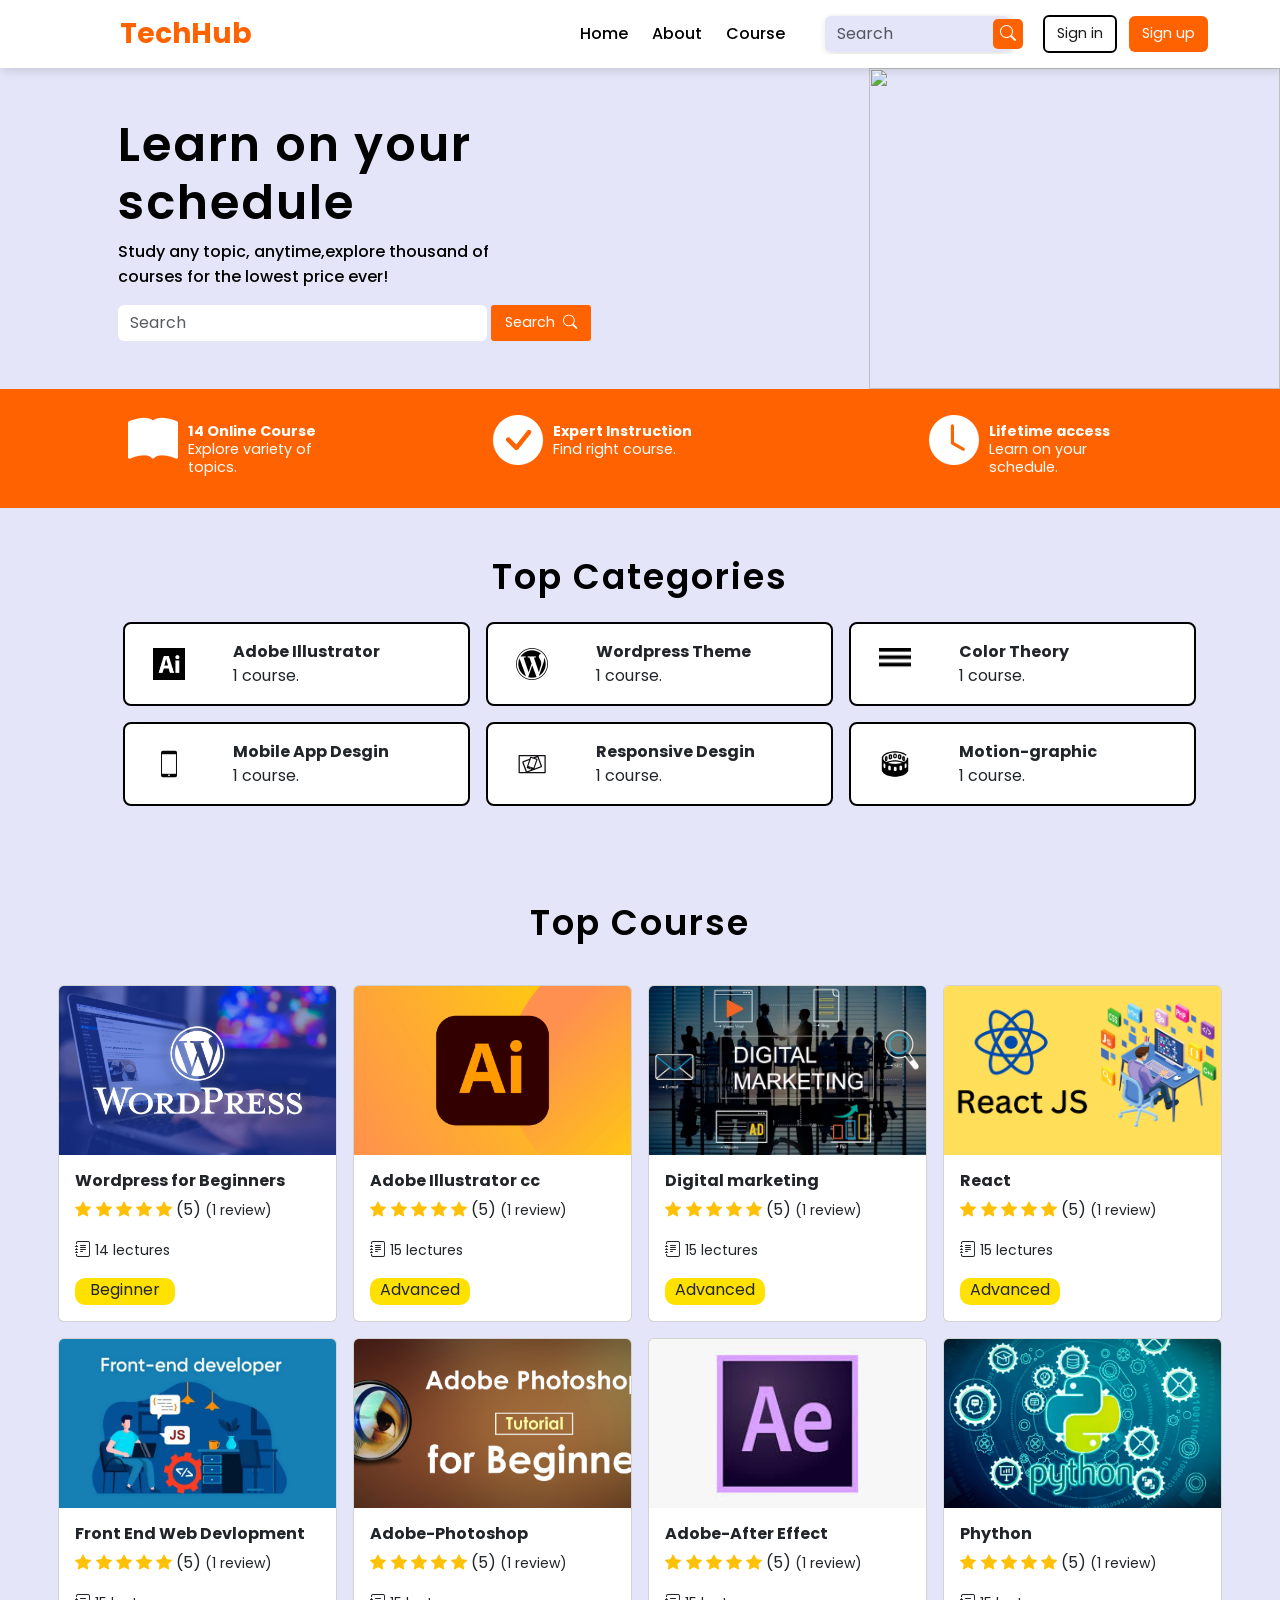
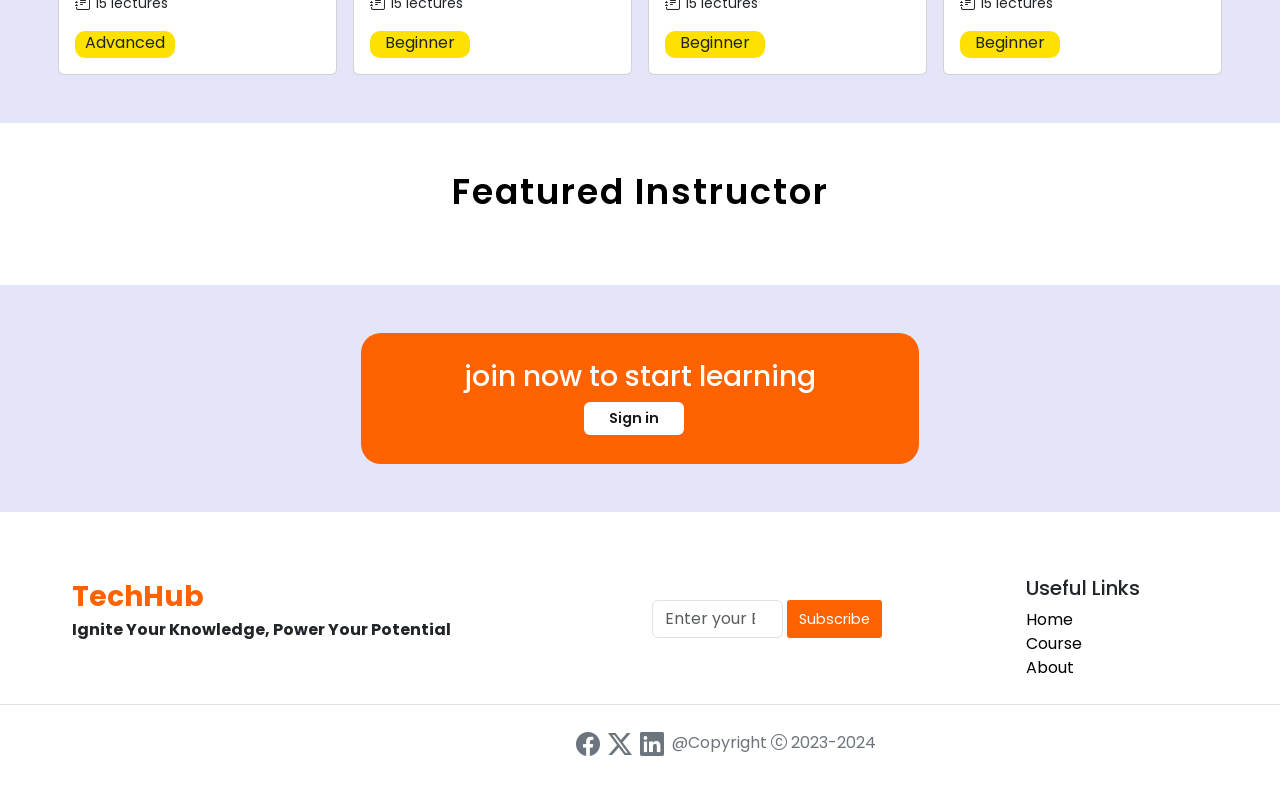
==== index.html @ 44a8e700 "Update index.html" ====
<!doctype html>
<html lang="en">

<head>
    <title>TechHub</title>
    <!-- Required meta tags -->
    <meta charset="utf-8">
    <meta name="viewport" content="width=device-width, initial-scale=1, shrink-to-fit=no">

    <!-- Bootstrap CSS v5.2.1 -->
    <link href="https://cdn.jsdelivr.net/npm/bootstrap@5.2.1/dist/css/bootstrap.min.css" rel="stylesheet"
    integrity="sha384-iYQeCzEYFbKjA/T2uDLTpkwGzCiq6soy8tYaI1GyVh/UjpbCx/TYkiZhlZB6+fzT" crossorigin="anonymous">
    <!-- owl carousel -->
    <link rel="stylesheet" href="owl.carousel.min.css">
    <link rel="stylesheet" href="owl.theme.default.min.css">
<!-- link -->
    <link rel="stylesheet" href="utility.css">
    <link rel="stylesheet" href="style.css">
    <link rel="stylesheet" href="signin.css">
    <!-- icon -->
    <link rel="stylesheet" href="https://cdn.jsdelivr.net/npm/bootstrap-icons@1.11.1/font/bootstrap-icons.css">
    </head>

<body>
    <div class="container-fluid mx-0 px-0 h-auto ">
        
        <!-- nav -->
        <div class="container-fluid bg- mx-0 nav-container sticky-top ">
            <div class="row">
                <div class="col">
                    <nav class="navbar navbar-expand-lg mx-2 mx-md-3 mx-lg-5 ps-0 ps-md-3 ps-lg-5  ">
                        <div class="container-fluid">
                            <a class="navbar-brand fw-bold logo-main" href="index.html">TechHub</a>
                            
                            
                                
                                <a href="search.html" class="ms-auto me-4 search-span text-black" ><i class="bi bi-search d-block d-md-block d-lg-none searchIcon" id="searchIcon" onclick="displaySearch()"></i></a>
                            
                            <button class="navbar-toggler" type="button" data-bs-toggle="collapse" data-bs-target="#navbarSupportedContent" aria-controls="navbarSupportedContent" aria-expanded="false" aria-label="Toggle navigation">
                                <span class="navbar-toggler-icon"></span>
                            </button>
                            <div class="collapse navbar-collapse navbar-content " id="navbarSupportedContent">
                                <ul class="navbar-nav  me-4 mb-2 mb-lg-0">
                                    <li class="nav-item">
                                        <a class="nav-link ms-2" aria-current="page" href="index.html">Home</a>
                                    </li>
                                    <li class="nav-item">
                                        <a class="nav-link ms-2" href="about.html">About</a>
                                    </li>
                                    <li class="nav-item">
                                        <a class="nav-link ms-2" href="course.html">Course</a>
                                    </li>
                                </ul>
                                <form class="d-none  d-lg-flex  ms-2 search-bar" role="search">
                                    <input class="form-control me-2 form-box" type="search" placeholder="Search" aria-label="Search">
                                    <span><i class="bi bi-search" id="searchIcon"></i></span>
                                </form>
                                <div class="signin ms-auto">
                                    <button class="btn log-btn me-2" data-bs-toggle="modal" data-bs-target="#modalId"onclick="showSignIn()"> Sign in
                                    </button>
                                    <a href="signup.html"data-bs-toggle="modal" data-bs-target="#modalId"onclick="showSignUp()"  class="btn sign-btn"> Sign up</a>
                                </div>
                            </div>
                        </div>
                    </nav>
                </div>
            </div>
        </div>

        <!-- home -->
        <div class="container-fluid mx-0 px-0 home-container ">
            <div class="row row-cols-1  row-cols-md-2 row-cols-lg-2 h-auto home-row ">
                <div class=" col col-md-8  col-lg-8 h-auto d-flex home-container-text-col my-5 my-md-4 my-lg-5">
                        <h2 class="text-start">Learn on your schedule</h2>
                        <p class="text-start">Study any topic, anytime,explore thousand of courses for the lowest price ever!
                        </p>
                        
                    <form class="d-flex" role="search">
                        <input class="form-control " type="search" placeholder="Search" aria-label="Search">
                        <button class="btn " type="submit">Search <i class="bi bi-search ps-1 " id="searchIcon"></i></button>
                    </form>
                </div>
                <div class=" col col-md-4 col-lg-4 home-container-img-col h-auto">
                    <img src="images/home-bnner.webp" alt="" class="img-fluid h-100  w-100">

                </div>
            </div>
        </div>
        <!-- home-overlay -->
        <div class="container-fluid home-overlay-container px-5 ">
            <div class="row row-cols-1 row-cols-md-3 row-cols-md-3  py-3 ps-5 text-center  home-overlay-row ">
                <div class="col d-flex flex-row home-overlay-col">
                    <i class="bi bi-book-fill text-white home-overlay-i"></i>
                    <p class="text-white text-start"><strong>14 Online Course</strong> Explore variety of topics.</p>
                    
                </div>
                <div class="col d-flex flex-row home-overlay-col">
                    <i class="bi bi-check-circle-fill text-white home-overlay-i "></i>
                    <p class="text-white text-start"><strong>Expert Instruction</strong><br> Find right course.</p>
                </div>
                <div class="col d-flex flex-row home-overlay-col justify-content-center">
                    <i class="bi bi-clock-fill text-white home-overlay-i "></i>
                    <p class="text-white text-start"><strong>Lifetime access </strong><br>Learn on your schedule.</p>
                </div>
                
            </div>
        </div>
        <!-- <i class="bi bi-clock-fill text-white home-overlay-i "> -->

        <!-- category -->
        <div class="container-fluid py-5 h-auto">
            <div class="row">
                <p class="h2 best-category-heading text-center">Top Categories</p>
            </div>
            <div class="row pt-3 row-cols-1 row-cols-md-2 row-cols-lg-3 ps-2 ps-md-5 ps-lg-5 text-center best-row gap-3">
                <div class="col d-flex bg-white  border border-black border-2 rounded-3 best-col">
                    <img src="images/adobe illustrator.png" alt="" class="img-fluid mt-4 ms-3">
                    <p class="text-start ms-5 mt-3 best-text"><strong>Adobe Illustrator</strong><br>1 course.</p> 
                </div>
                <div class="col d-flex bg-white  border border-black border-2 rounded-3 best-col">
                    <img src="images/wordpress-logo.png" alt="" class="img-fluid mt-4 ms-3">
                    <p class="text-start ms-5 mt-3"><strong>Wordpress Theme</strong><br>1 course.</p>
                </div>
                <div class="col d-flex bg-white  border border-black border-2 rounded-3 best-col">
                    <img src="images/color.png" alt="" class="img-fluid mt-4 ms-3">
                    <p class="text-start ms-5 mt-3"><strong>Color Theory</strong><br>1 course.</p>
                </div>
                <div class="col d-flex bg-white  border border-black border-2 rounded-3 best-col">
                    <img src="images/mobile.png" alt="" class="img-fluid mt-4 ms-3">
                    <p class="text-start ms-5 mt-3"><strong>Mobile App Desgin</strong><br>1 course.</p>
                </div>
                <div class="col d-flex bg-white  border border-black border-2 rounded-3 best-col">
                    <img src="images/responsive.png" alt="" class="img-fluid mt-4 ms-3">
                    <p class="text-start ms-5 mt-3"><strong>Responsive Desgin</strong><br>1 course.</p>
                </div>
                <div class="col d-flex bg-white  border border-black border-2 rounded-3 best-col">
                    <img src="images/motion-graphic.png" alt="" class="img-fluid mt-4 ms-3">
                    <p class="text-start ms-5 mt-3"><strong>Motion-graphic</strong><br>1 course.</p>
                </div>
            </div>
            
        </div>
        
        <!-- course -->
        <div class="container-fluid py-5 h-auto">
            <div class="row  ">
                <p class="h2 best-category-heading text-center">Top Course</p>
            </div>
            <div class="row d-flex pt-3 row-cols-1 row-cols-md-2 row-cols-lg-4 text-center course-row g-3">
                <div class="col top-course-col">
                    
                    <div class="card top-course-card">
                        <img src="images/wordpress-bg-img.jpg" class="card-img-top img-fluid" alt="...">
                        <div class="card-body text-start">
                            <p class=" h6 card-title  fw-bold">Wordpress for Beginners</p>
                            <p ><i class="bi bi-star-fill text-warning">
                                </i> <i class="bi bi-star-fill text-warning"></i>
                                <i class="bi bi-star-fill text-warning"></i>
                                <i class="bi bi-star-fill text-warning"></i>
                                <i class="bi bi-star-fill text-warning"></i>
                                (5) <small >(1 review)</small>
                            </p>
                            <p><i class="bi bi-journal-text"></i>
                                <small>14 lectures</small>
                            </p>
                            <div class="top-course-highlight text-center">Beginner</span>
                            </div>
                            <a href="wordpress.html" class="stretched-link"></a>
                        </div>
                    </div>
                </div>
                <div class="col top-course-col">
                    <div class="card top-course-card" >
                        <img src="images/adobe-bg.jpg" class="card-img-top img-fluid" alt="...">
                        <div class="card-body text-start">
                            <p class=" h6 card-title  fw-bold">Adobe Illustrator cc</p>
                            <p ><i class="bi bi-star-fill text-warning">
                                </i> <i class="bi bi-star-fill text-warning"></i>
                                <i class="bi bi-star-fill text-warning"></i>
                                <i class="bi bi-star-fill text-warning"></i>
                                <i class="bi bi-star-fill text-warning"></i>
                                (5) <small >(1 review)</small>
                            </p>
                            <p><i class="bi bi-journal-text"></i>
                                <small>15 lectures</small>
                            </p>
                            <div class="top-course-highlight text-center">Advanced</span>
                            </div>
                            <a href="adobe-illus.html" class="stretched-link"></a>
                        </div>
                    </div>
                </div>
                <div class="col top-course-col">
                    <div class="card top-course-card" >
                        <img src="images/digital-marketing.avif" class="card-img-top img-fluid" alt="...">
                        <div class="card-body text-start">
                            <p class=" h6 card-title  fw-bold">Digital marketing</p>
                            <p ><i class="bi bi-star-fill text-warning">
                                </i> <i class="bi bi-star-fill text-warning"></i>
                                <i class="bi bi-star-fill text-warning"></i>
                                <i class="bi bi-star-fill text-warning"></i>
                                <i class="bi bi-star-fill text-warning"></i>
                                (5) <small >(1 review)</small>
                            </p>
                            <p><i class="bi bi-journal-text"></i>
                                <small>15 lectures</small>
                            </p>
                            <div class="top-course-highlight text-center">Advanced</span>
                            </div>
                            <a href="digital-mark.html" class="stretched-link"></a>
                        </div>
                    </div>
                </div>
                <div class="col top-course-col">
                    <div class="card top-course-card">
                        <img src="images/react.png" class="card-img-top img-fluid" alt="...">
                        <div class="card-body text-start">
                            <p class=" h6 card-title  fw-bold">React</p>
                            <p ><i class="bi bi-star-fill text-warning">
                                </i> <i class="bi bi-star-fill text-warning"></i>
                                <i class="bi bi-star-fill text-warning"></i>
                                <i class="bi bi-star-fill text-warning"></i>
                                <i class="bi bi-star-fill text-warning"></i>
                                (5) <small >(1 review)</small>
                            </p>
                            <p><i class="bi bi-journal-text"></i>
                                <small>15 lectures</small>
                            </p>
                            <div class="top-course-highlight text-center">Advanced</span>
                            </div>
                            <a href="react.html" class="stretched-link"></a>
                        </div>
                    </div>
                </div>
                <div class="col top-course-col">
                    <div class="card top-course-card">
                        <img src="images/front-bg.webp" class="card-img-top img-fluid" alt="...">
                        <div class="card-body text-start">
                            <p class=" h6 card-title  fw-bold">Front End Web Devlopment</p>
                            <p ><i class="bi bi-star-fill text-warning">
                                </i> <i class="bi bi-star-fill text-warning"></i>
                                <i class="bi bi-star-fill text-warning"></i>
                                <i class="bi bi-star-fill text-warning"></i>
                                <i class="bi bi-star-fill text-warning"></i>
                                (5) <small >(1 review)</small>
                            </p>
                            <p><i class="bi bi-journal-text"></i>
                                <small>15 lectures</small>
                            </p>
                            <div class="top-course-highlight text-center">Advanced</span>
                            </div>
                            <a href="frontend.html" class="stretched-link"></a>
                        </div>
                    </div>
                </div>
                <div class="col top-course-col">
                    <div class="card top-course-card">
                        <img src="images/Adobe-Photoshop-.jpg" class="card-img-top img-fluid" alt="#">
                        <div class="card-body text-start">
                            <p class=" h6 card-title  fw-bold">Adobe-Photoshop</p>
                            <p ><i class="bi bi-star-fill text-warning">
                                </i> <i class="bi bi-star-fill text-warning"></i>
                                <i class="bi bi-star-fill text-warning"></i>
                                <i class="bi bi-star-fill text-warning"></i>
                                <i class="bi bi-star-fill text-warning"></i>
                                (5) <small >(1 review)</small>
                            </p>
                            <p><i class="bi bi-journal-text"></i>
                                <small>15 lectures</small>
                            </p>
                            <div class="top-course-highlight text-center">Beginner</span>
                            </div>
                            <a href="adobe-photo.html" class="stretched-link"></a>
                        </div>
                    </div>
                </div>
                <div class="col top-course-col">
                    <div class="card top-course-card">
                        <img src="images/after-effect.jpeg" class="card-img-top img-fluid" alt="...">
                        <div class="card-body text-start">
                            <p class=" h6 card-title  fw-bold">Adobe-After Effect</p>
                            <p ><i class="bi bi-star-fill text-warning">
                                </i> <i class="bi bi-star-fill text-warning"></i>
                                <i class="bi bi-star-fill text-warning"></i>
                                <i class="bi bi-star-fill text-warning"></i>
                                <i class="bi bi-star-fill text-warning"></i>
                                (5) <small >(1 review)</small>
                            </p>
                            <p><i class="bi bi-journal-text"></i>
                                <small>15 lectures</small>
                            </p>
                            <div class="top-course-highlight text-center">Beginner</span>
                            </div>
                            <a href="after-effect.html" class="stretched-link"></a>
                        </div>
                    </div>
                </div>
                <div class="col top-course-col">
                    <div class="card top-course-card">
                        <img src="images/phython.webp" class="card-img-top img-fluid" alt="...">
                        <div class="card-body text-start">
                            <p class=" h6 card-title  fw-bold">Phython</p>
                            <p ><i class="bi bi-star-fill text-warning">
                                </i> <i class="bi bi-star-fill text-warning"></i>
                                <i class="bi bi-star-fill text-warning"></i>
                                <i class="bi bi-star-fill text-warning"></i>
                                <i class="bi bi-star-fill text-warning"></i>
                                (5) <small >(1 review)</small>
                            </p>
                            <p><i class="bi bi-journal-text"></i>
                                <small>15 lectures</small>
                            </p>
                            <div class="top-course-highlight text-center">Beginner</span>
                            </div>
                            <a href="phython.html" class="stretched-link"></a>
                        </div>
                    </div>
                </div>
            </div> 
        </div>
        <!-- featured instructor -->
        <div class="container-fluid py-5 bg-white h-auto">
            <div class="row ">
                <p class="h2 best-category-heading text-center">Featured Instructor</p>
            </div>
            <div class="row   pt-1 pt-lg-3 text-center ">
                <div class="col ">
                    <div class="owl-carousel owl-theme">
                        <div class="item  d-flex justify-content-center align-item-center border border-2">

                            <img src="images/client-1.jpg" alt="" class="mt-4 ms-3 w-25 h-25 ">
                            <div class="item-text">
                                <h5 class=" text-start ms-5 mt-3"><strong>Dave Franco</strong></h5>
                                <p class="text-start ms-5 ">Hy I am BravO, I have been identify as one of the Acadmey Top Instructor and all my peremium co...</p>
                                <div class="item-course-higlight  ms-5 mb-4">
                            
                                    <div class="item-higlight ">After-Effect
                                    </div>
                                    <div class="item-higlight w-50 mt-1">UI-UX Desgin
                                    </div>
                            
                                </div>
                            </div>

                        </div>
                        <div class="item  d-flex justify-content-center align-item-center border border-2">

                            <img src="images/client-2.jpg" alt="" class="mt-4 ms-3 w-25 h-25 ">
                            <div class="item-text">
                                <h5 class=" text-start ms-5 mt-3"><strong>Christina</strong></h5>
                                <p class="text-start ms-5 ">Hy I am Christina, I have been identify as one of the Acadmey Top Instructor and all my peremium co...</p>
                                <div class="item-course-higlight  ms-5 mb-4">
                            
                                    <div class="item-higlight ">Adobe-Illustrator
                                    </div>
                                    <div class="item-higlight w-50 mt-1">After-Effect
                                    </div>
                            
                                </div>
                            </div>

                        </div>
                        <div class="item  d-flex justify-content-center align-item-center border border-2">

                            <img src="images/feautured-pic-1.webp" alt="" class="mt-4 ms-3 w-25 h-25 ">
                            <div class="item-text">
                                <h5 class=" text-start ms-5 mt-3"><strong>Dave Franco</strong></h5>
                                <p class="text-start ms-5 ">Hy I am Drave, I have been identify as one of the Acadmey Top Instructor and all my peremium co...</p>
                                <div class="item-course-higlight  ms-5 mb-4">
                            
                                    <div class="item-higlight ">Adobe-Photoshop
                                    </div>
                                    <div class="item-higlight w-50 mt-1">UI-UX Desgin
                                    </div>
                            
                                </div>
                            </div>

                        </div>
                        <div class="item  d-flex justify-content-center align-item-center border border-2">

                            <img src="images/client-3.jpg" alt="" class="mt-4 ms-3 w-25 h-25 ">
                            <div class="item-text">
                                <h5 class=" text-start ms-5 mt-3"><strong>Jhonen Dener</strong></h5>
                                <p class="text-start ms-5 ">Hy I am Jhonen, I have been identify as one of the Acadmey Top Instructor and all my peremium co...</p>
                                <div class="item-course-higlight  ms-5 mb-4">
                            
                                    <div class="item-higlight ">Adobe-illustator
                                    </div>
                                    <div class="item-higlight w-50 mt-1">After-Effect
                                    </div>
                            
                                </div>
                            </div>

                        </div>
                        <div class="item  d-flex justify-content-center align-item-center border border-2">

                            <img src="images/client-4.jpg" alt="" class="mt-4 ms-3 w-25 h-25 ">
                            <div class="item-text">
                                <h5 class=" text-start ms-5 mt-3"><strong>Evelyn</strong></h5>
                                <p class="text-start ms-5 ">Hy I am Evelyn, I have been identify as one of the Acadmey Top Instructor and all my peremium co...</p>
                                <div class="item-course-higlight  ms-5 mb-4">
                            
                                    <div class="item-higlight ">Phython
                                    </div>
                                    <div class="item-higlight w-50 mt-1">React
                                    </div>
                            
                                </div>
                            </div>

                        </div>
                        <div class="item  d-flex justify-content-center align-item-center border border-2">

                            <img src="images/client-5.jpg" alt="" class="mt-4 ms-3 w-25 h-25 ">
                            <div class="item-text">
                                <h5 class=" text-start ms-5 mt-3"><strong>Benjamin</strong></h5>
                                <p class="text-start ms-5 ">Hy I am Benjamin, I have been identify as one of the Acadmey Top Instructor and all my peremium co...</p>
                                <div class="item-course-higlight  ms-5 mb-4">
                            
                                    <div class="item-higlight ">Digital Marketing
                                    </div>
                                    <div class="item-higlight w-25 mt-1">SEO
                                    </div>
                            
                                </div>
                            </div>

                        </div>
                        
                        
                    </div>
                    
                </div>
            </div>
        </div>
        <!-- learning -->
        <div class="container py-5 h-auto">
            <div class="row">
                <div class="col ">
                    <div class="learning-col">
                        <h3 class="text-center text-white mt-4">join now to start learning</h3>
                        <a href="#"  class="btn log-btn mb-4"data-bs-toggle="modal" data-bs-target="#modalId"> Sign in</a>
                    </div>
                </div>
            </div>
        </div>
        <!-- footer -->
        <div class="container-fluid bg-white h-auto py-5">
            <div class="row d-flex pt-3    mx-md-5 mx-lg-5 ">
                <div class="col-6 col-4">
                    <a class="navbar-brand fw-bold logo-main" href="index.html">TechHub</a>
                    <p class="fw-bold footer-tag">Ignite Your Knowledge, Power Your Potential</p>

                </div>
                <div class="col-lg-3 d-none d-lg-block pt-4 pe-5 ">
                    <form class="d-flex search-foot" role="search">
                        <input class="form-control search-foot" type="search" placeholder="Enter your Email" aria-label="Search">
                        <button class="btn btn-subscribe " type="submit"> Subscribe</button>
                    </form>

                    </ul>

                </div>
                <div class="col-lg-3 col-6 ps-5 ">
                    <p class="h5 ms-5 useful">Useful Links</p>
                    <ul class=" footer-ul ms-5">
                        <li><a href="index.html" class="text-start ">Home</a></li>
                        <li><a href="course.html" class="text-start">Course</a></li>
                        <li><a href="about.html" class="text-start">About</a></li>
                        

                    </ul>
                </div>


            </div>
            <div class="row border-top mt-4 ">
                <div class="col d-flex footer-icon">
                    <span><i class="bi bi-facebook h4 text-secondary"></i></span>
                    <span><i class="bi bi-twitter-x h4 ms-2 text-secondary"></i> </span>
                    <span><i class="bi bi-linkedin h4 mx-2 text-secondary"></i> </span>
                    <span class="text-secondary"> @Copyright <i class="bi bi-c-circle"></i> 2023-2024</span>
                </div>
            </div>
        </div>
    
    </div>
    <!-- Modal trigger button -->
    
    
    <!-- Modal Body -->
    <!-- if you want to close by clicking outside the modal, delete the last endpoint:data-bs-backdrop and data-bs-keyboard -->
    <div class="modal fade" id="modalId" tabindex="-1" data-bs-backdrop="static" data-bs-keyboard="false" role="dialog" aria-labelledby="modalTitleId" aria-hidden="true">
    <div class="modal-dialog modal-dialog-scrollable modal-dialog-centered modal-lg" role="document">
        <div class="modal-content">
            <div class="modal-header">
                
                    <button type="button" class="btn-close" data-bs-dismiss="modal" aria-label="Close"></button>
            </div>
            <div class="modal-body">
                <div class="container main-container my-lg-5" id="container">
                    <div class="form-container sign-up-container">
                        <form action="#">
                            <h1>Create Account</h1>
                            <span>or use your email for registration</span>
                            <input type="text" placeholder="Name" required />
                            <input type="email" placeholder="Email" required />
                            <input type="password" placeholder="Password" required/>
                            <a href="#" id="user" class="anchor">Already have an account?</a>
                            <button>Sign Up</button>
                        </form>
                    </div>
                    <div class="form-container sign-in-container">
                        <form action="#">
                            <h1>Sign in</h1>
                            <span>or use your account</span>
                            <input type="email" placeholder="Email" />
                            <input type="password" placeholder="Password" />
                            <a href="#" class="anchor">Forgot your password?</a>
                            <button>Sign In</button>
                        </form>
                    </div>
                    <div class="overlay-container">
                        <div class="overlay">
                            <div class="overlay-panel overlay-left">
                                <h1>Welcome Back!</h1>
                                <p>To keep connected with us please login with your personal info</p>
                                <button class="ghost" id="signIn">Sign In</button>
                            </div>
                            <div class="overlay-panel overlay-right">
                                <h1>Hello, Friend!</h1>
                                <p>Enter your personal details and start journey with us</p>
                                <button class="ghost" id="signUp">Sign Up</button>
                            </div>
                        </div>
                    </div>
                </div>
            </div>
            
        </div>
    </div>
    </div>
    </div>


    
  
    <script src="https://cdn.jsdelivr.net/npm/@popperjs/core@2.11.6/dist/umd/popper.min.js"
    integrity="sha384-oBqDVmMz9ATKxIep9tiCxS/Z9fNfEXiDAYTujMAeBAsjFuCZSmKbSSUnQlmh/jp3" crossorigin="anonymous">
    </script>

    <script src="https://cdn.jsdelivr.net/npm/bootstrap@5.2.1/dist/js/bootstrap.min.js"
    integrity="sha384-7VPbUDkoPSGFnVtYi0QogXtr74QeVeeIs99Qfg5YCF+TidwNdjvaKZX19NZ/e6oz" crossorigin="anonymous">
    </script>
    <script src="script.js"></script>
    <script src="jquery.min.js"></script>
    <script src="owl.carousel.js"></script>
    
     
        
</body>

</html>
---- utility.css ----
@import url('https://fonts.googleapis.com/css2?family=Poppins:wght@100;200;300;400;500;600;700&display=swap');

*{
    margin:0;
    padding:0;
    /* border: 1px solid red;  */
}
body{
    font-family: 'Poppins', sans-serif;
    overflow-x: hidden;
    background-color: var(--bs-background2-dark);
    
    } 

    :root{
        --bs-background1-color:rgb(255, 98, 0);
        --bs-background2-dark:rgb(229, 229, 249);
        --bs-text-color:#000;
        
        

    }


    /* navbar */
    /* #navbar {
        transition: background-color color 0.3s ease;
        }
    
        #navbar.scrolled {
        background-color:#fff; /* Change the background color when scrolled down */
         


        
    
    .nav-container{
        background-color:#fff;
        box-shadow: 2px 2px 10px rgba(0, 0, 0, 0.15);
    }
    .navbar-content{
        transition:  0.3s ease-out;
        overflow: hidden;
        padding-left: 25%;
    }
    .navbar-content ul li a{
        text-decoration: none;
        color:var(--bs-text-color);
        font-size: 16px;
        font-weight: 500;
        transition: 0.3sec ease-in-out;
        
    }
    .navbar-content ul li a:hover{
        color:var(--bs-background1-color);
    }

    .logo-main{
        color: var(--bs-background1-color);
        font-size: 28px;
    }

    .search-bar{
        position: relative;
        width: 30%;
    }
    .search-bar input{
        background-color:var(--bs-background2-dark);
        border: none;
        box-shadow: 2px 2px 10px rgba(0, 0, 0, 0.15)!important;
    border: none !important;
}
    
    .search-bar input:hover{
        background-color: var(--bs-background2-dark)!important;
        box-shadow: none !important;
        border: none !important;
    }

    

     
    .search-bar span {
        position: absolute;
        left: 87%;
        top: 3px;
        height: 30px;
        width: 30px;
        background-color: var(--bs-background1-color);
        padding: 3px 0px 0px 7px;
        color: rgb(255, 255, 255);
        border-radius: 5px;
        /* margin-top: 3px; */
    }
    
    
    .log-btn{
        /* background-color: rgb(21 21 100); */
        color:#1a1a1a;
        cursor: pointer;
        border-width: 2px;
        border-color: var(--bs-text-color);
        font-size: 0.9rem;
        transition: opacity 0.3s ease;
        /* font-weight: 600; */
}
    .log-btn:hover{
        border-color:var(--bs-text-color) !important ;
        color:#1a1a1a !important ;
        opacity: 0.8 !important;
        
    } 
    
    .sign-btn{
        background-color:var(--bs-background1-color);
        color:#fff;
        cursor: pointer;
        font-size: 0.9rem;
        transition: opacity 0.3s ease;
    }
    .sign-btn:hover{
        background-color:var(--bs-background1-color) !important;
        color:#fff !important;
        opacity: 0.8 !important;
    
    }
    /* footer */
    
        .footer-ul {
            list-style: none;
            margin: 0%;
            padding: 0%;
    
        }
    
        .footer-ul li a {
            text-decoration: none;
            color: var(--bs-text-color);
    
            /* text-align: start; */
        }
    
        .footer-icon {
            padding-top: 2%;
            padding-left: 45%;
        }
    
        .btn-subscribe {
            margin-left: 4px;
            background-color: var(--bs-background1-color);
            color: #fff;
            border: none;
            font-size: 0.9rem;
            font-weight: 400;
            border-radius: 3px;
            transition: opacity 0.3s ease;
        }
    
        .btn-subscribe:hover {
            background-color: var(--bs-background1-color) !important;
            color: #fff !important;
            opacity: 0.8 !important;
        }
    
        .search-foot {
            width: 100%;
        }
    /* media querry for mobile */
        
    @media (max-width:576px){
    /* navbar */
    .navbar-content{
        transition:  0.3s ease-out;
        overflow: hidden;
        padding-left: 33%;
    }
    
    .searchIcon {
        margin-left: 100px;
        
        /* margin-top: 3px; */
    }
    /* .search-span{
        background-color: var(--bs-background1-color);
    } */
    

.logo-main{
    color: var(--bs-background1-color);
    font-size: 20px;
}



.signin{
    margin-right: 10%;
}

.footer-tag{
    font-size: 14px;
}
.footer-icon {
    padding-top: 2%;
    padding-left: 18%;
}

    /* home */

    }




    /* media query for tab */
    @media ( min-width:576px)and (max-width: 992px){
        .navbar-content {
                transition: 0.3s ease-out;
                overflow: hidden;
                padding-left: 41%;
            }
        
.footer-icon {
        padding-top: 2%;
        padding-left: 36%;
    }
    }
---- style.css ----
/* home */
.home-container{
    width: 100%;
    height: auto;
    background-color:var(--bs-background2-dark);
    overflow-x: hidden;
}


.home-container-text-col{
    /* background-color: black; */
    /* background-image: url(/images/home.avif);
    background-repeat: no-repeat;
    background-size: cover;
    background-position: center; */
    
      /* filter: blur(8px);
  -webkit-filter: blur(8px); */
    /* display: flex; */
    flex-direction: column;
    /* justify-content: center;*/
    text-align: center; 
    padding-left: 10%;
    
    
}
.home-container-text-col h2 {
    color:var(--bs-text-color) ;
    font-size: 3rem;
    font-weight: 600;
    letter-spacing: 2px;
    width: 60%;
    
}
.home-container-text-col p {
    /* width: 50%; */
    color:var(--bs-text-color);
    font-size: 1rem;
    font-weight: 500;
    line-height: 25px;
    width: 58%;
    /* align-self: center; */

}
.home-container-text-col form {
width: 65%;
}
.home-container-text-col form input{
    box-shadow: none !important;
    border: none !important;
}
.home-container-text-col form input:hover{
    box-shadow: none !important;
    border: none !important;
}
.home-container-text-col form button{
    margin-left: 4px;
    background-color: var( --bs-background1-color);
    color: #fff;
    border: none;
    font-size: 0.9rem;
    font-weight: 400;
    width: 26%;
    position: relative;
    border-radius:3px ;
    transition: opacity 0.3s ease;
}
.home-container-text-col form button:hover{
    background-color: var( --bs-background1-color)!important;
    color: #fff !important;
    opacity: 0.8 !important;

}



/*  home-overlay */
.home-overlay-container{
    background-color: var(--bs-background1-color);
    height: auto;
}
.home-overlay-row{
   
    margin: 0 20px 0 20px;
}
.home-overlay-col p{
    
        width: 41%;
        margin-top: 17px;
        margin-left: 10px;
        line-height: 18px;
        font-size: 0.9rem;
    
}
.home-overlay-i {
    font-size: 50px;
}



.best-category-heading{
    color: black;
    font-size: 2.2rem;
    letter-spacing: 2px;
    font-weight: 600;
}
.best-row{
    margin-left: 5%;
    height: auto;
    
    
}
.best-col{
    width: 30%;
    height: 40%;
    transition: 0.4s ease-in-out;
    cursor: pointer;
}
.best-col:hover{
    background-color: var(--bs-background1-color)!important;
    color: #fff!important;
}
/* .best-col p:hover{
color: #fff!important;
}  */
.best-col img{
    width: 10%;
    height:36%;
    
    /* margin-top: 18px; */
    
}

/* .best-card{
    height: 30%;
    width: 50%;
    transition: 0.3sec ease; 
    box-shadow: rgba(0, 0, 0, 0.4) 0px 8px 17px
} */


/* .best-card:hover{
    box-shadow: rgba(0, 0, 0, 0.4) 0px 8px 17px
     */


/* .best-card-img{
    width: 50%;
    height:15%
    
} */
.best-card-Text{
    text-align: center;
    color:var(--bs-button-light);
    font-weight: 600;
}

/* course */
.course-row{
    margin:0 3% 0 3%;
    height: auto;
}

.top-course-card {
    height:auto;
    cursor :pointer;
    transition: 0.4s ease-in-out;
}
.top-course-card:hover {
    box-shadow: 0 4px 8px 0 rgba(0, 0, 0, 0.2), 0 6px 20px 0 rgba(0, 0, 0, 0.19);
}
.top-course-card img{
    width: 100%;
    height: 169px;
    object-fit: cover;
}
.top-course-card .top-course-highlight{
    width: 100px;
    height: 27px;
    background:rgb(255, 225, 0);
    border-radius: 10px;

}
/* feature instructor */
.owl-carousel .item{
    border: 2px;
}
.owl-carousel .item .item-text{
    padding-top: 20px;
    
    
}
/* .owl-carousel .item .item-text{
    padding-top: 10px;
    
    
} */
.owl-carousel .item .item-text p{
    font-size: 0.9rem;
    
}
.owl-carousel .item .item-text .item-higlight{
    width: 180px;
    height: 27px;
    background:rgb(255, 225, 0);
    border-radius: 10px;
    font-size: 0.9rem;
}


.owl-carousel img{
    border-radius: 10%;
    
}

/* learning */
.learning-col{
    background-color: var(--bs-background1-color);
    width: 50%;
    height: auto;
    border-radius: 20px;
    padding-top: 3px;
    padding-bottom: 5px;
    margin-left: 25%;
}
.learning-col .btn{
    margin-left: 40%;
    width: 100px;
    background-color: white;
    font-weight: 600;
    border: 0;
    transition: 0.4s ease-in-out;
}
.learning-col .btn:hover{
    background-color: white !important;
    font-weight: 600 !important;
    box-shadow: 0 4px 8px 0 rgba(0, 0, 0, 0.2), 0 6px 20px 0 rgba(0, 0, 0, 0.19);
}


/* media querry for phone */
@media (max-width:576px){
    /*  */
    .home-row{
        display: flex;
        flex-direction: column-reverse;
    }
    .home-container-text-col h2 {
        color:var(--bs-text-color) ;
        font-size: 2rem;
        font-weight: 600;
        letter-spacing: 2px;
        width: 90%;
        
    }
    .home-container-text-col p {
        /* width: 50%; */
        color:var(--bs-text-color);
        font-size: 1rem;
        font-weight: 500;
        line-height: 25px;
        width: 90%;
        /* align-self: center; */
    
    }
    .home-container-text-col form {
        width: 90%;
        }
        .home-container-text-col form button{
            
            width: 45%;
            position: relative;
            border-radius:3px ;
            transition: opacity 0.3s ease;
        }
    /*  home-overlay */
    .home-overlay-row{
    
        margin: 0 4px 0 2px;
    }
    .home-overlay-col p{
    
        width: 80%;
        margin-top: 17px;
        margin-left: 5px;
        line-height: 18px;
        font-size: 0.9rem;
    
    }
    /* categories */
    .best-row{
        margin-left: 4%;
        height: auto;
        
        
    }
    .best-col{
        width: 90%;
        height: 40%;
        transition: 0.4s ease-in-out;
        cursor: pointer;
    }
    .best-col img{
        width: 13%;
        height:36%;
        
        /* margin-top: 18px; */
        
    }
    /* course */
    .top-course-card {
        height:auto;
        cursor :pointer;
        transition: 0.4s ease-in-out;
    }
    /* owl carousel */
    
    .owl-carousel .item .item-text{
        padding-top: 3px;
        
        
    }
    .owl-carousel img{
        margin-top: 30px;
        border-radius: 10%;
        
    }
    
    /* learning */
    .learning-col{
        background-color: var(--bs-background1-color);
        width: 90%;
        height: auto;
        border-radius: 20px;
        padding-top: 3px;
        padding-bottom: 5px;
        margin-left: 6%;
    }
    .learning-col .btn{
        margin-left: 35%;
        width: 100px;
        background-color: white;
        font-weight: 600;
        border: 0;
        transition: 0.4s ease-in-out;
    }
}
 /* media query for tab */
    @media ( min-width:576px) and (max-width: 992px){
      /* home */

        .home-container-text-col h2 {
        color:var(--bs-text-color) ;
        font-size: 2.4rem;
        font-weight: 600;
        letter-spacing: 2px;
        width: 80%;
        
    }
    .home-container-text-col p {
        /* width: 50%; */
        color:var(--bs-text-color);
        font-size: 1rem;
        font-weight: 500;
        line-height: 25px;
        width: 90%;
        /* align-self: center; */
    
    }
    .home-container-text-col p {
        /* width: 50%; */
        color:var(--bs-text-color);
        font-size: 1rem;
        font-weight: 500;
        line-height: 25px;
        width: 80%;
        /* align-self: center; */
    
    }
        .home-container-text-col form {
        width: 80%;
        }
        .home-container-text-col form button{
            width: 40%;
            position: relative;
            border-radius:3px ;
            transition: opacity 0.3s ease;
        }
        /*  home-overlay */
        .home-overlay-row{
    
            margin: 0 5px 0 5px;
        }
        .home-overlay-col p{
    
            width: 100%;
            margin-top: 17px;
            margin-left: 8px;
            line-height: 18px;
            font-size: 0.9rem;
        
        }
        .home-overlay-i {
            font-size: 40px;
            margin-top: 10px;
        }
        /* categories */
    .best-row{
        margin-left: 4%;
        height: auto;
        
        
    }
    .best-col{
        width: 40%;
        height: 40%;
        transition: 0.4s ease-in-out;
        cursor: pointer;
    }
    .best-col img{
        width: 15%;
        height:36%;
        
    }
    /* course */
    .top-course-card {
        height:30vh;
        cursor :pointer;
        transition: 0.4s ease-in-out;
    }
    /* learning */
    .learning-col{
        background-color: var(--bs-background1-color);
        width: 91%;
        height: auto;
        border-radius: 20px;
        padding-top: 3px;
        padding-bottom: 5px;
        margin-left: 6%;
    }
    .learning-col .btn{
        margin-left: 40%;
        width: 100px;
        background-color: white;
        font-weight: 600;
        border: 0;
        transition: 0.4s ease-in-out;
    }

    }
---- signin.css ----
/* *{
    border: 2px solid red;
} */
.modal-body h1 {
    font-weight: bold;
    margin: 0;
}

.modal-body p {
    font-size: 14px;
    font-weight: 100;
    line-height: 20px;
    letter-spacing: .5px;
    margin: 20px 0 30px;
}

.modal-body span {
    padding: 10px 0 10px 0 ;
    font-size: 12px;
}

.anchor {
    color: #333;
    font-size: 14px;
    text-decoration: none;
    margin: 15px 0;
}

.modal-body .container {
    background: #fff;
    border-radius: 10px;
    box-shadow: 0 14px 28px rgba(0, 0, 0, .2), 0 10px 10px rgba(0, 0, 0, .2);
    position: relative;
    overflow: hidden;
    width: 768px;
    max-width: 100%;
    min-height: 550px;
}

.modal-body .form-container form {
    background: #fff;
    display: flex;
    flex-direction: column;
    padding:  0 50px;
    height: 100%;
    justify-content: center;
    align-items: center;
    text-align: center;
}

.modal-body .form-container input {
    background: #eee;
    border: none;
    padding: 12px 15px;
    margin: 8px 0;
    width: 100%;
}

.modal-body button {
    border-radius: 20px;
    border: 1px solid var( --bs-background1-color);
    background: var( --bs-background1-color);
    box-shadow: 0 14px 28px rgba(0, 0, 0, .2), 0 5px 5px rgba(0, 0, 0, .2);
    color: #fff;
    font-size: 12px;
    font-weight: bold;
    padding: 12px 45px;
    letter-spacing: 1px;
    text-transform: uppercase;
    transition: transform 80ms ease-in;
}

.modal-body button:active {
    transform: scale(.95);
}

.modal-body button:focus {
    outline: none;
}

.modal-body button.ghost {
    background: transparent;
    border-color: #fff;
}

.modal-body .form-container {
    position: absolute;
    top: 0;
    height: 100%;
    transition: all .6s ease-in-out;
}

.modal-body .sign-in-container {
    left: 0;
    width: 50%;
    z-index: 2;
    
    
}

.modal-body .sign-up-container {
    left: 0;
    width: 50%;
    z-index: 2;
    
}

.modal-body .overlay-container {
    position: absolute;
    top: 0;
    left: 50%;
    width: 50%;
    height: 100%;
    overflow: hidden;
    transition: transform .6s ease-in-out;
    z-index: 100;
}

.modal-body .overlay {
    /* background: var(--bs-background1-color); */
    background: linear-gradient(to right,var( --bs-background1-color), rgb(231, 138, 0)) no-repeat 0 0 / cover;
    color: #fff;
    position: relative;
    left: -100%;
    height: 100%;
    width: 200%;
    transform: translateY(0);
    transition: transform .6s ease-in-out;
}

.modal-body .overlay-panel {
    position: absolute;
    top: 0;
    display: flex;
    flex-direction: column;
    justify-content: center;
    align-items: center;
    padding: 0 40px;
    height: 100%;
    width: 50%;
    text-align: center;
    transform: translateY(0);
    transition: transform .6s ease-in-out;
}

.modal-body .overlay-right {
    right: 0;
    transform: translateY(0);
}

.modal-body .overlay-left {
    transform: translateY(-20%);
}

/* Move signin to right */
.modal-body .container.right-panel-active .sign-up-container {
    transform: translatex(100%);
}

/* Move overlay to left */
.modal-body .container.right-panel-active .overlay-container {
    transform: translateX(-100%);
}

/* Bring signup over signin */
.modal-body .container.right-panel-active .sign-up-container {
    transform: translateX(100%);
    opacity: 1;
    z-index: 5;
}

/* Move overlay back to right */
.modal-body .container.right-panel-active .overlay {
    transform: translateX(50%);
}

/* Bring back the text to center */
.modal-body .container.right-panel-active .overlay-left {
    transform: translateY(0);
}

/* Same effect for right */
.modal-body .container.right-panel-active .overlay-right {
    transform: translateY(20%);
}

/* phone */
@media (max-width:576px){
    .modal-body .overlay-container{
        display: none;
    }
    .modal-body.container.sign-in-container{
        transform: translateY(100%);
    }
    .modal-body.container.sign-up-container{
        transform: translateY(100%);
    }
    .modal-body .container.right-panel-active .sign-in-container{
        transform:translateY(0);
    }
    .modal-body .container.right-panel-active .sign-up-container{
        transform:translateY(0);
    }
    .modal-body .sign-in-container,
    .modal-body .sign-up-container{
        left:0;
        width: 100%;
        z-index:2;
        bottom: 20%;
    }
    .modal-body {
        padding-top: 0;
    }
}
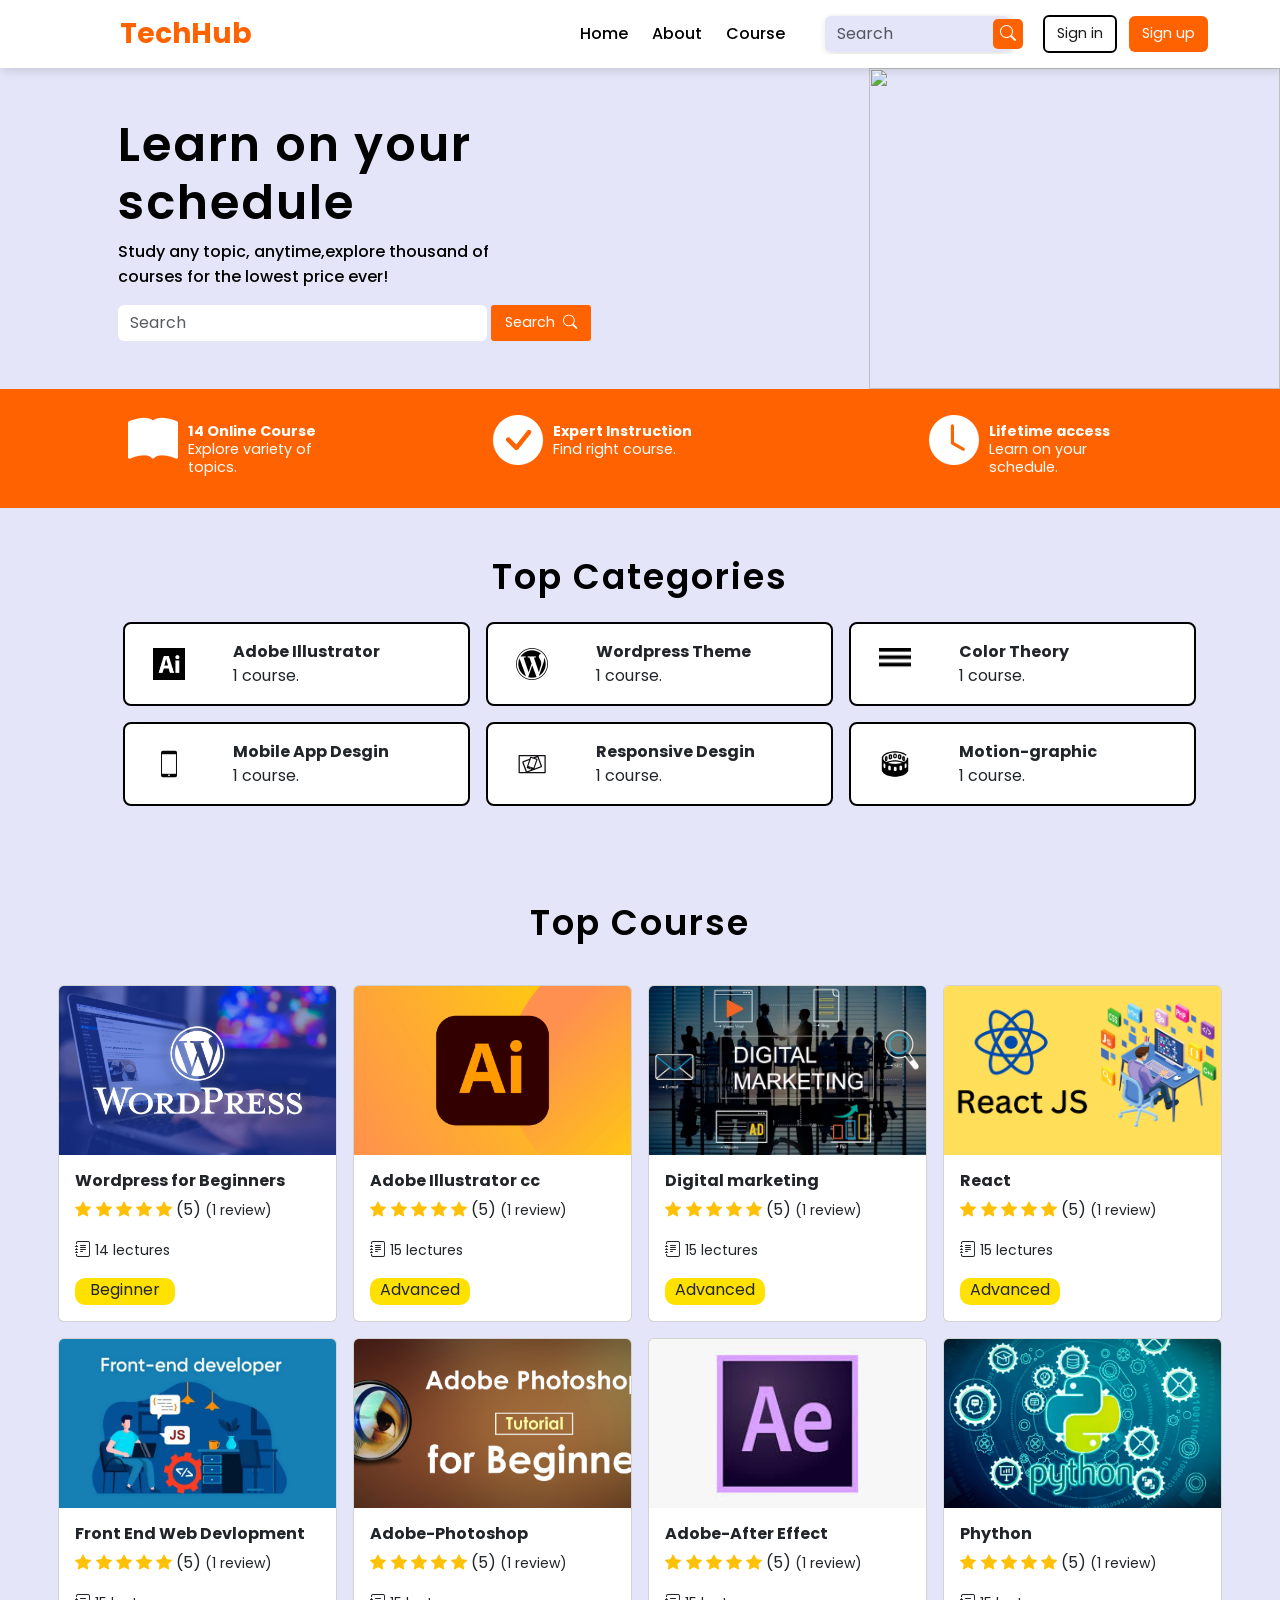
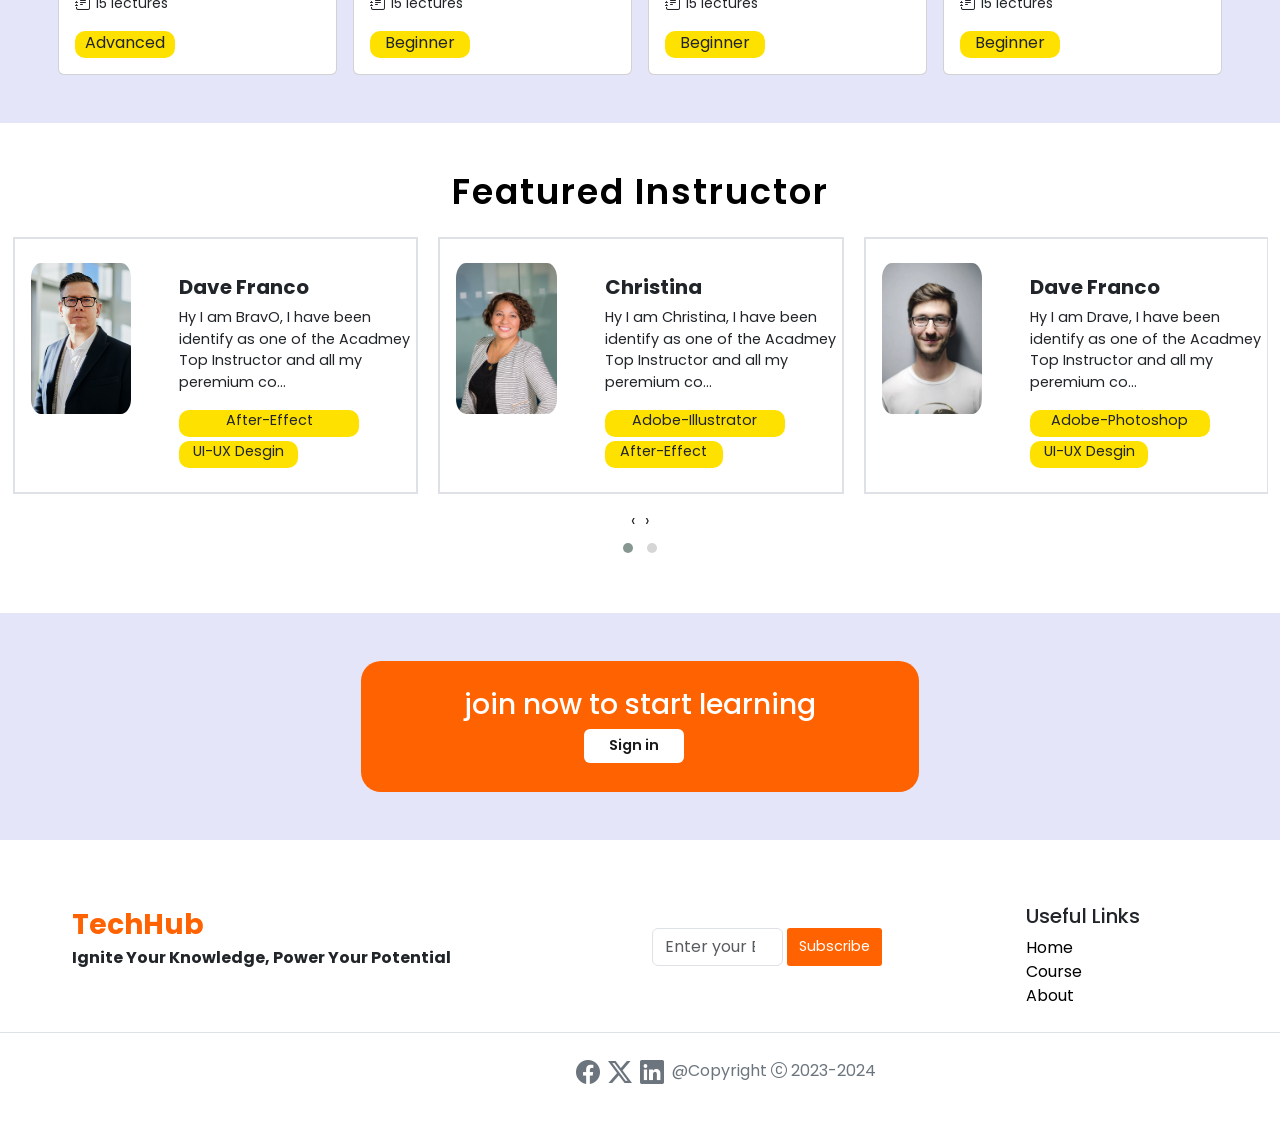
==== commit 015cb0bf: "Update index.html" ====
--- a/index.html
+++ b/index.html
@@ -554,9 +554,12 @@
     <script src="https://cdn.jsdelivr.net/npm/bootstrap@5.2.1/dist/js/bootstrap.min.js"
     integrity="sha384-7VPbUDkoPSGFnVtYi0QogXtr74QeVeeIs99Qfg5YCF+TidwNdjvaKZX19NZ/e6oz" crossorigin="anonymous">
     </script>
-    <script src="script.js"></script>
     <script src="jquery.min.js"></script>
     <script src="owl.carousel.js"></script>
+    <script src="script.js"></script>
+  
+    
+    
     
      
         
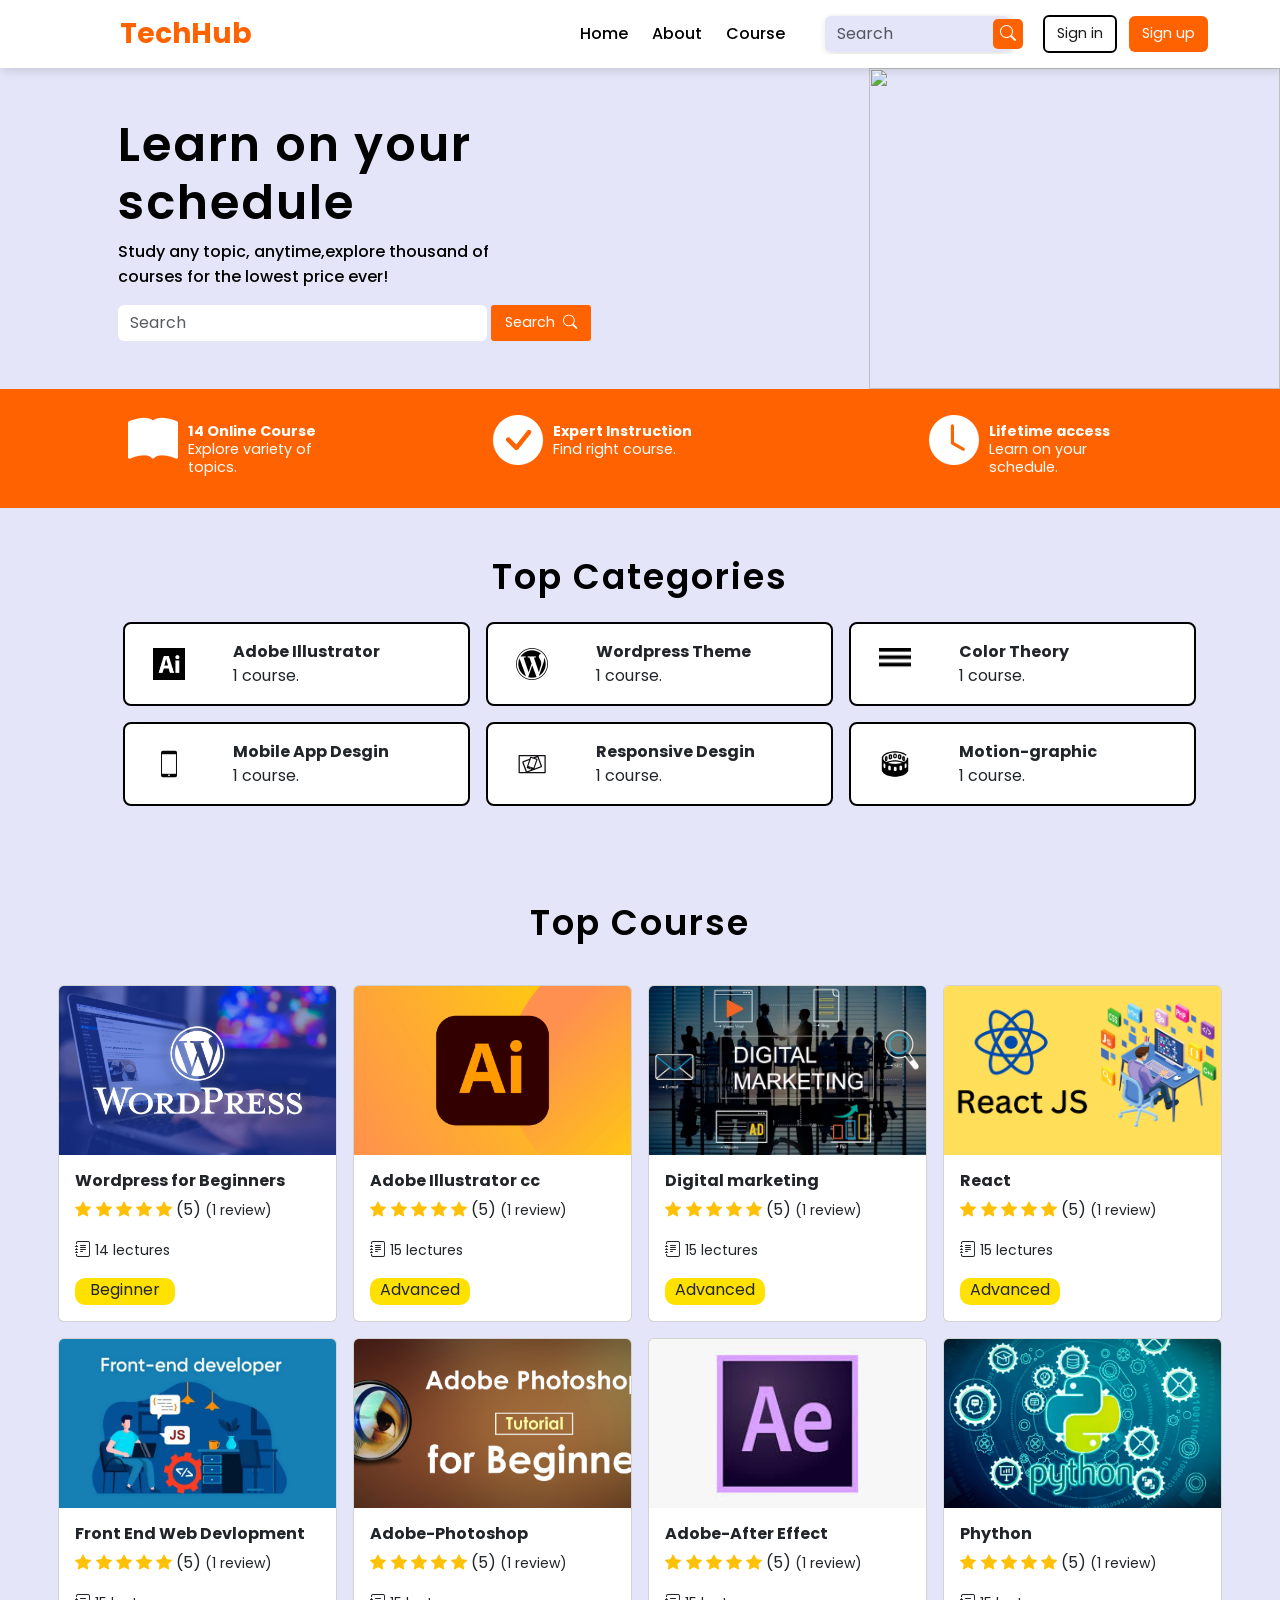
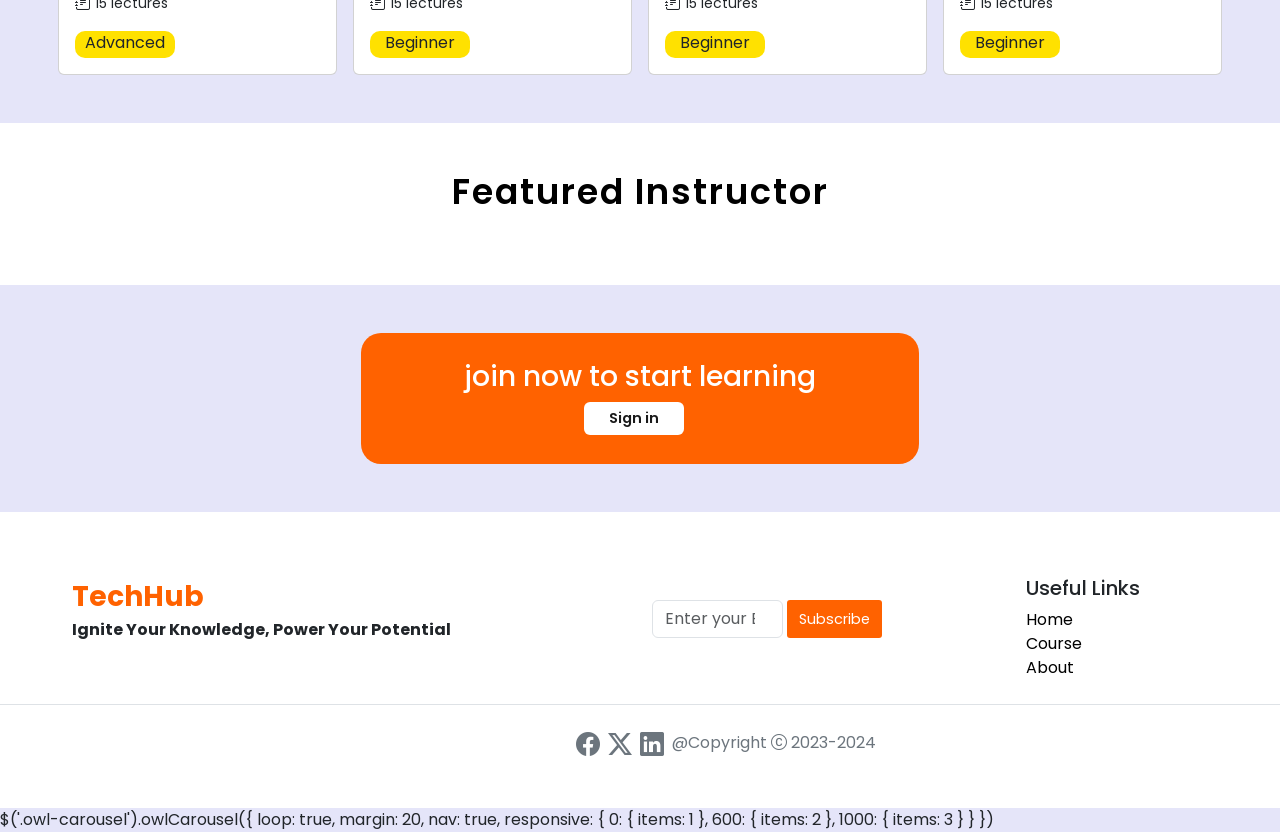
==== commit 6d457090: "Update index.html" ====
--- a/index.html
+++ b/index.html
@@ -554,13 +554,28 @@
     <script src="https://cdn.jsdelivr.net/npm/bootstrap@5.2.1/dist/js/bootstrap.min.js"
     integrity="sha384-7VPbUDkoPSGFnVtYi0QogXtr74QeVeeIs99Qfg5YCF+TidwNdjvaKZX19NZ/e6oz" crossorigin="anonymous">
     </script>
+    
+    <script src="script.js"></script>
+  
     <script src="jquery.min.js"></script>
     <script src="owl.carousel.js"></script>
-    <script src="script.js"></script>
-  
     
-    
-    
+    $('.owl-carousel').owlCarousel({
+    loop: true,
+    margin: 20,
+    nav: true,
+    responsive: {
+        0: {
+            items: 1
+        },
+        600: {
+            items: 2
+        },
+        1000: {
+            items: 3
+        }
+    }
+})
      
         
 </body>
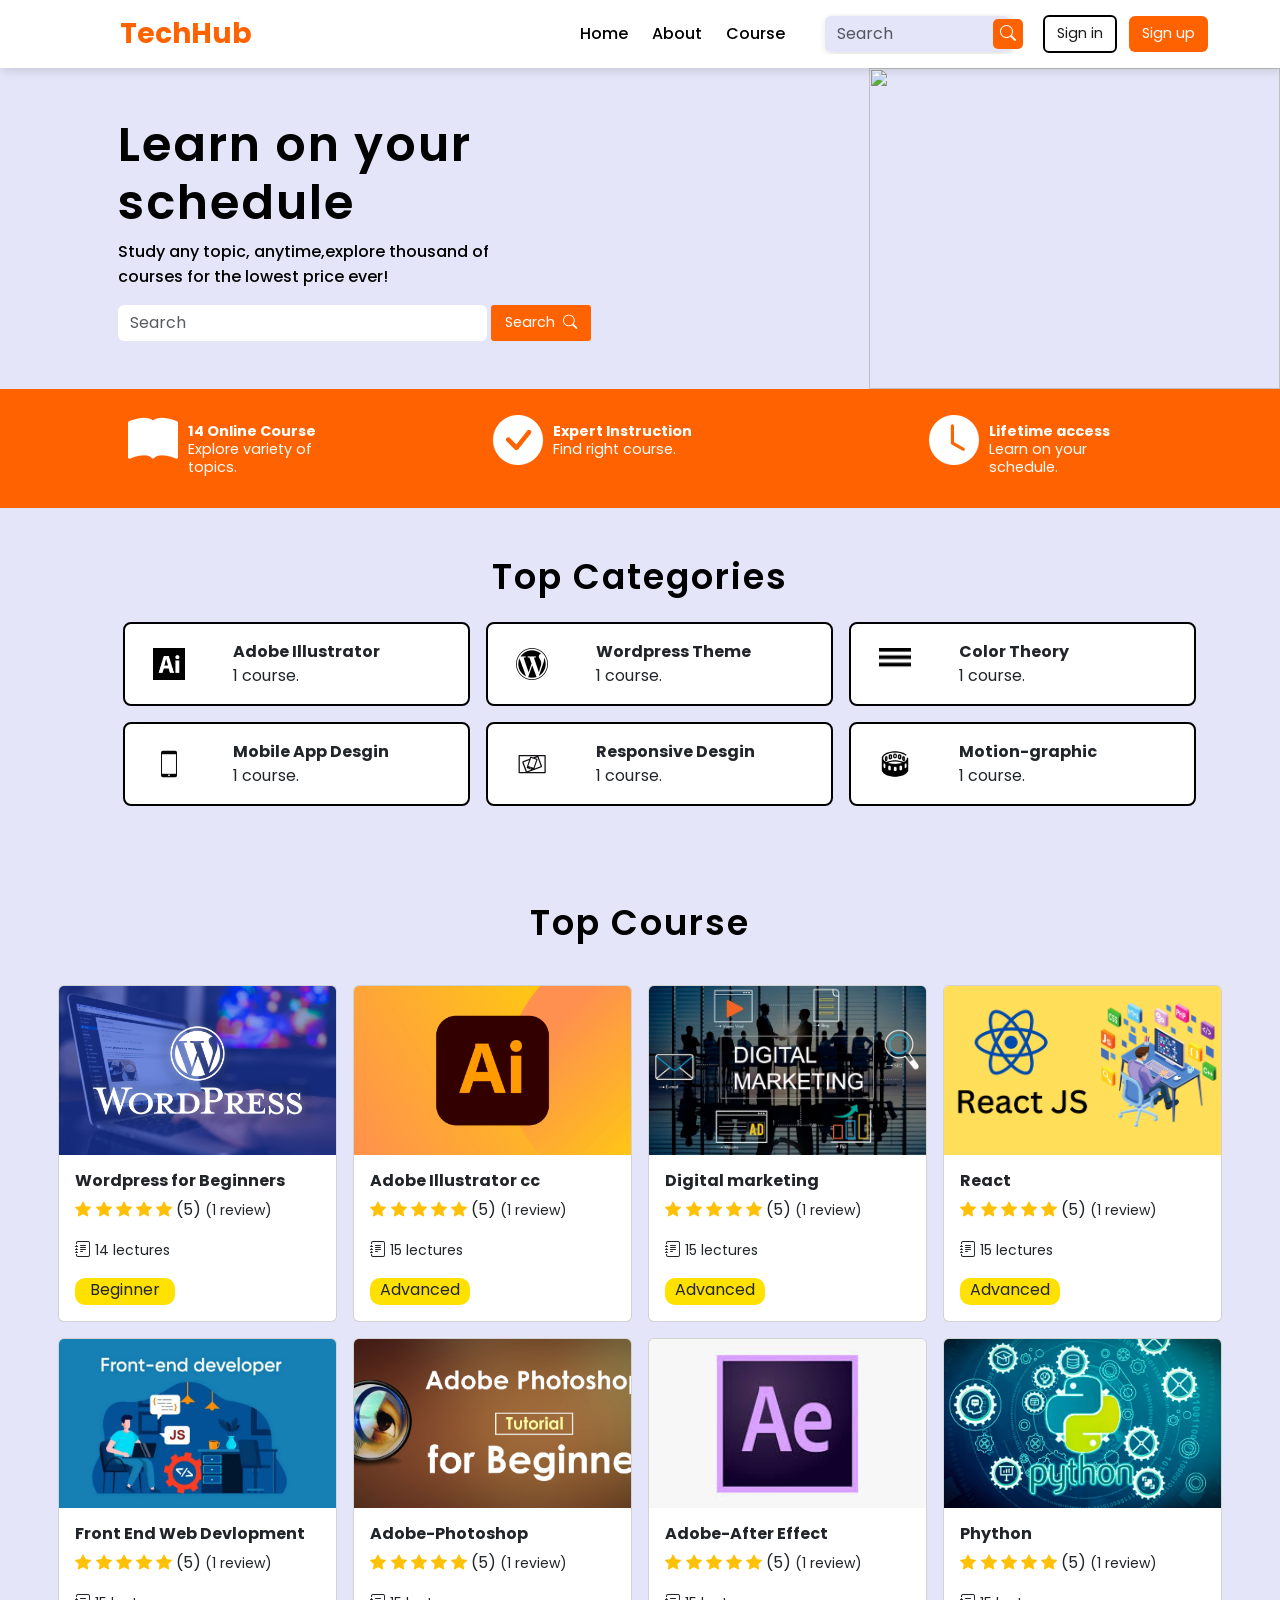
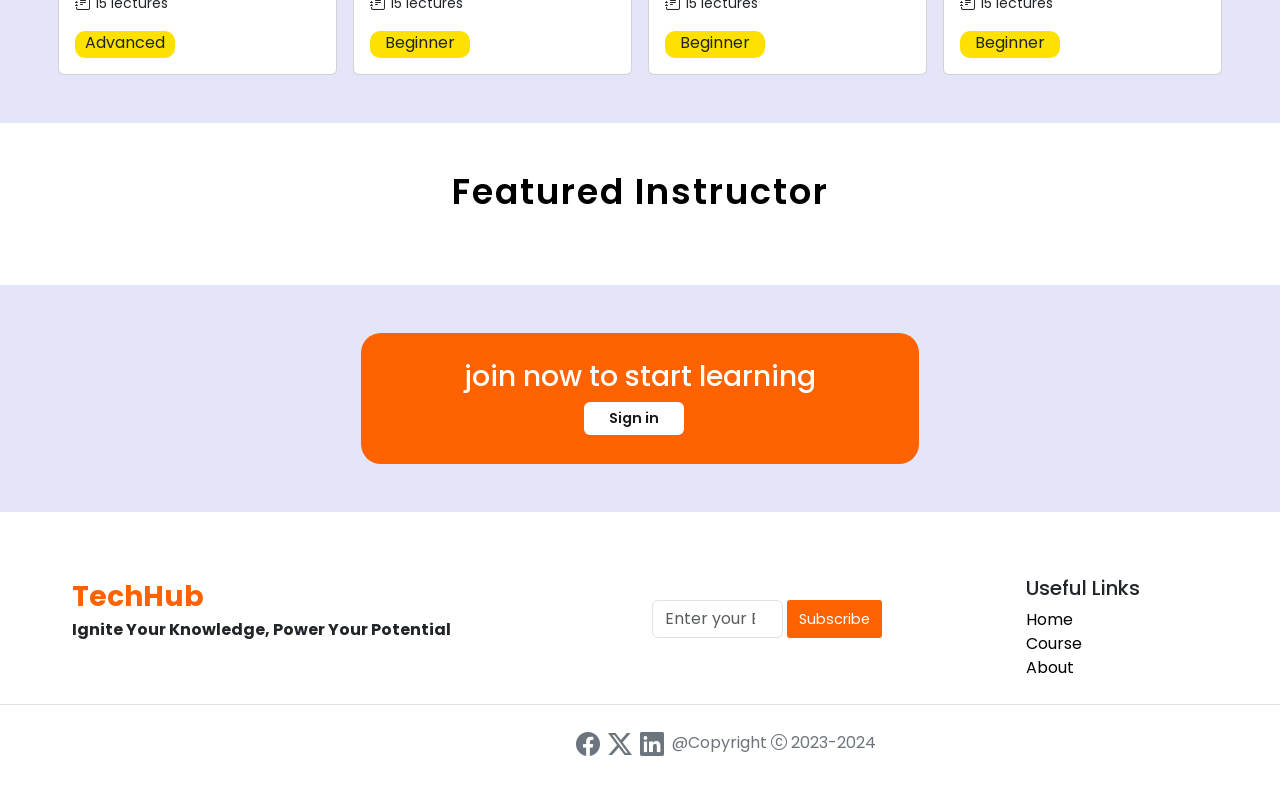
==== commit f9eb2dea: "Update index.html" ====
--- a/index.html
+++ b/index.html
@@ -555,28 +555,13 @@
     integrity="sha384-7VPbUDkoPSGFnVtYi0QogXtr74QeVeeIs99Qfg5YCF+TidwNdjvaKZX19NZ/e6oz" crossorigin="anonymous">
     </script>
     
-    <script src="script.js"></script>
+    
   
     <script src="jquery.min.js"></script>
     <script src="owl.carousel.js"></script>
-    
-    $('.owl-carousel').owlCarousel({
-    loop: true,
-    margin: 20,
-    nav: true,
-    responsive: {
-        0: {
-            items: 1
-        },
-        600: {
-            items: 2
-        },
-        1000: {
-            items: 3
-        }
-    }
-})
-     
+    <script src="script.js"></script>
+    
+    
         
 </body>
 
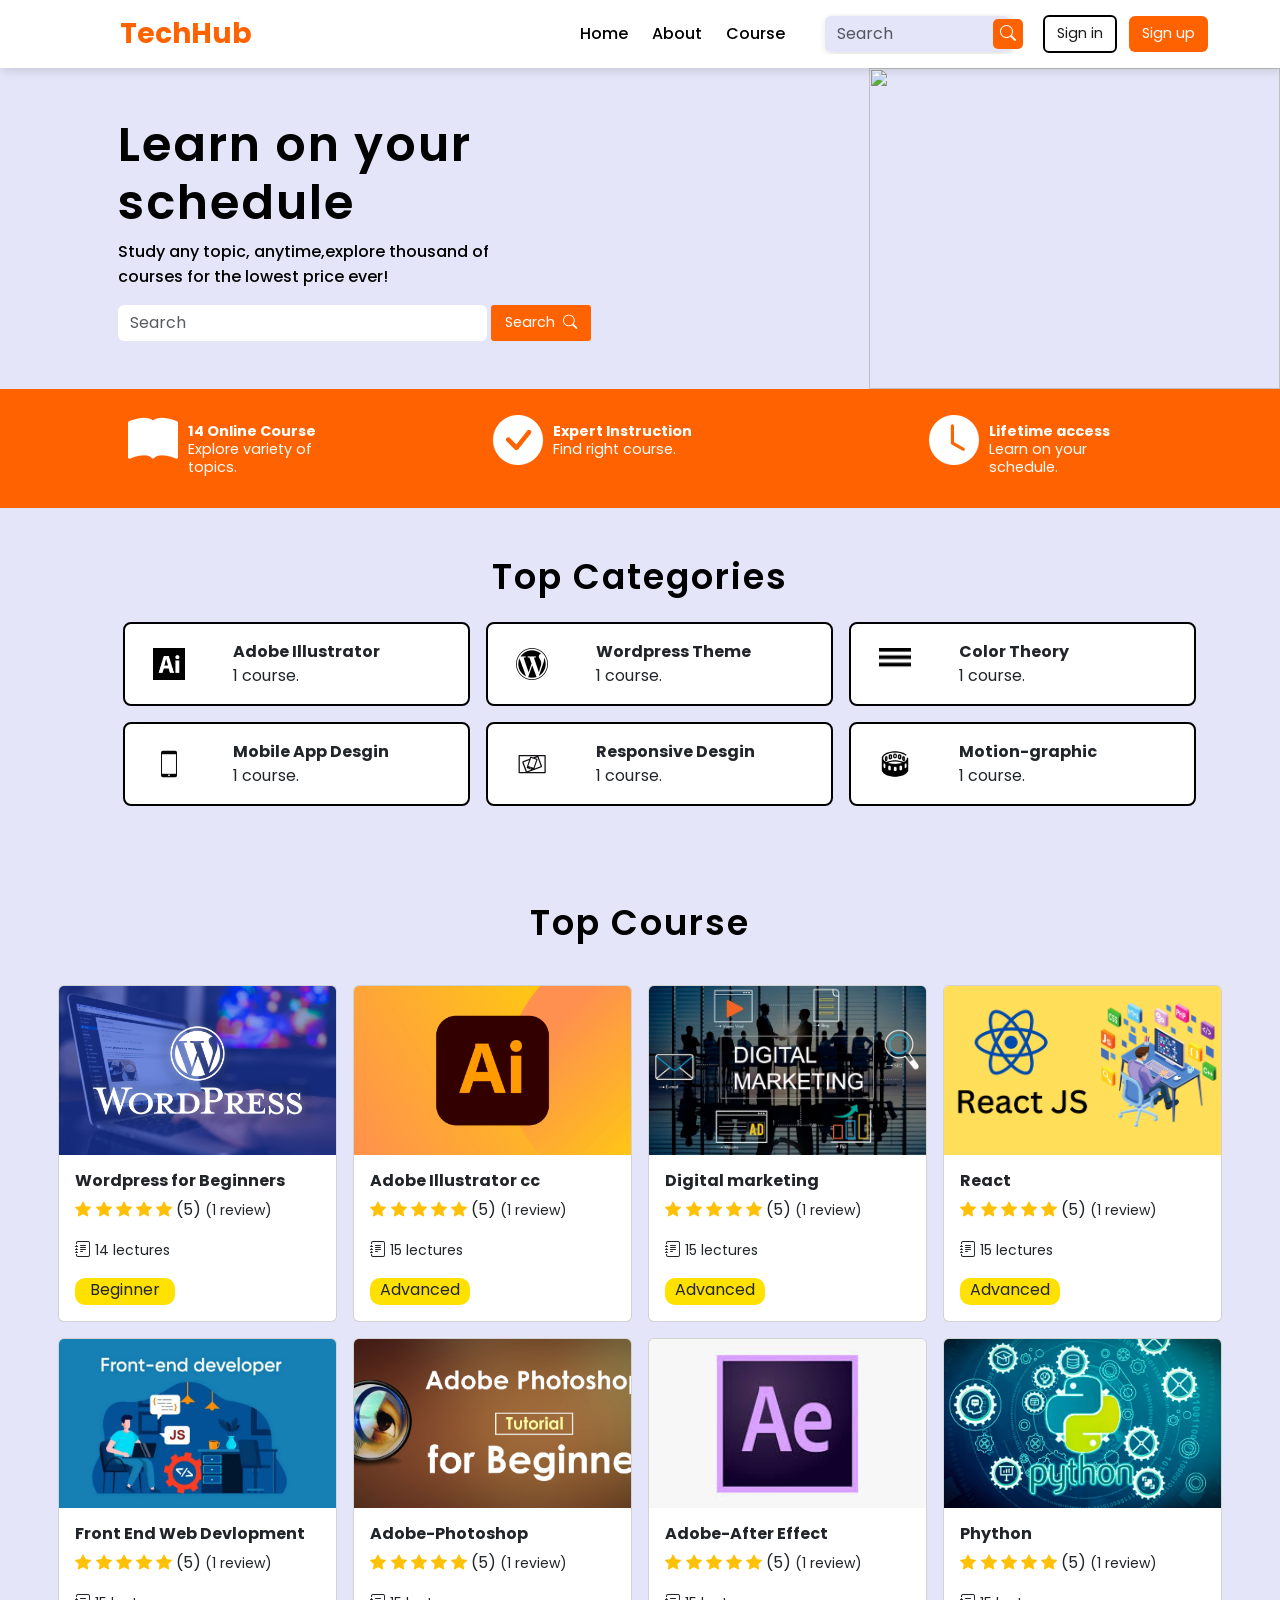
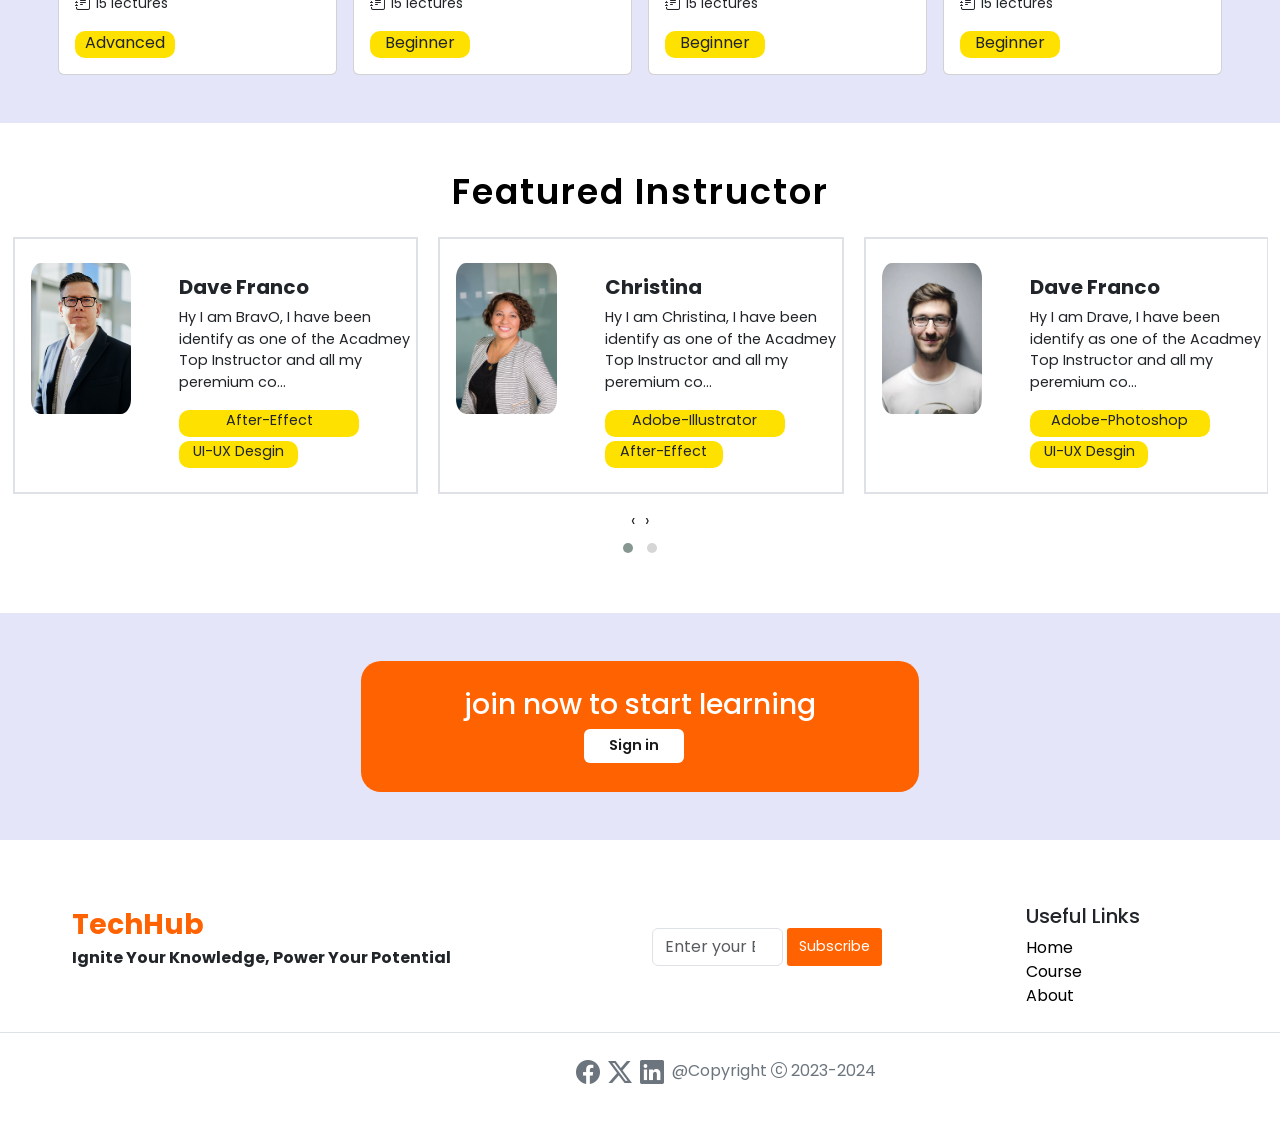
==== commit 07074f68: "Update index.html update index file" ====
--- a/index.html
+++ b/index.html
@@ -557,9 +557,9 @@
     
     
   
-    <script src="jquery.min.js"></script>
-    <script src="owl.carousel.js"></script>
-    <script src="script.js"></script>
+    <script src="jquery.min.js"> </script>
+    <script src="owl.carousel.js"> </script>
+    <script src="script.js"> </script>
     
     
         
